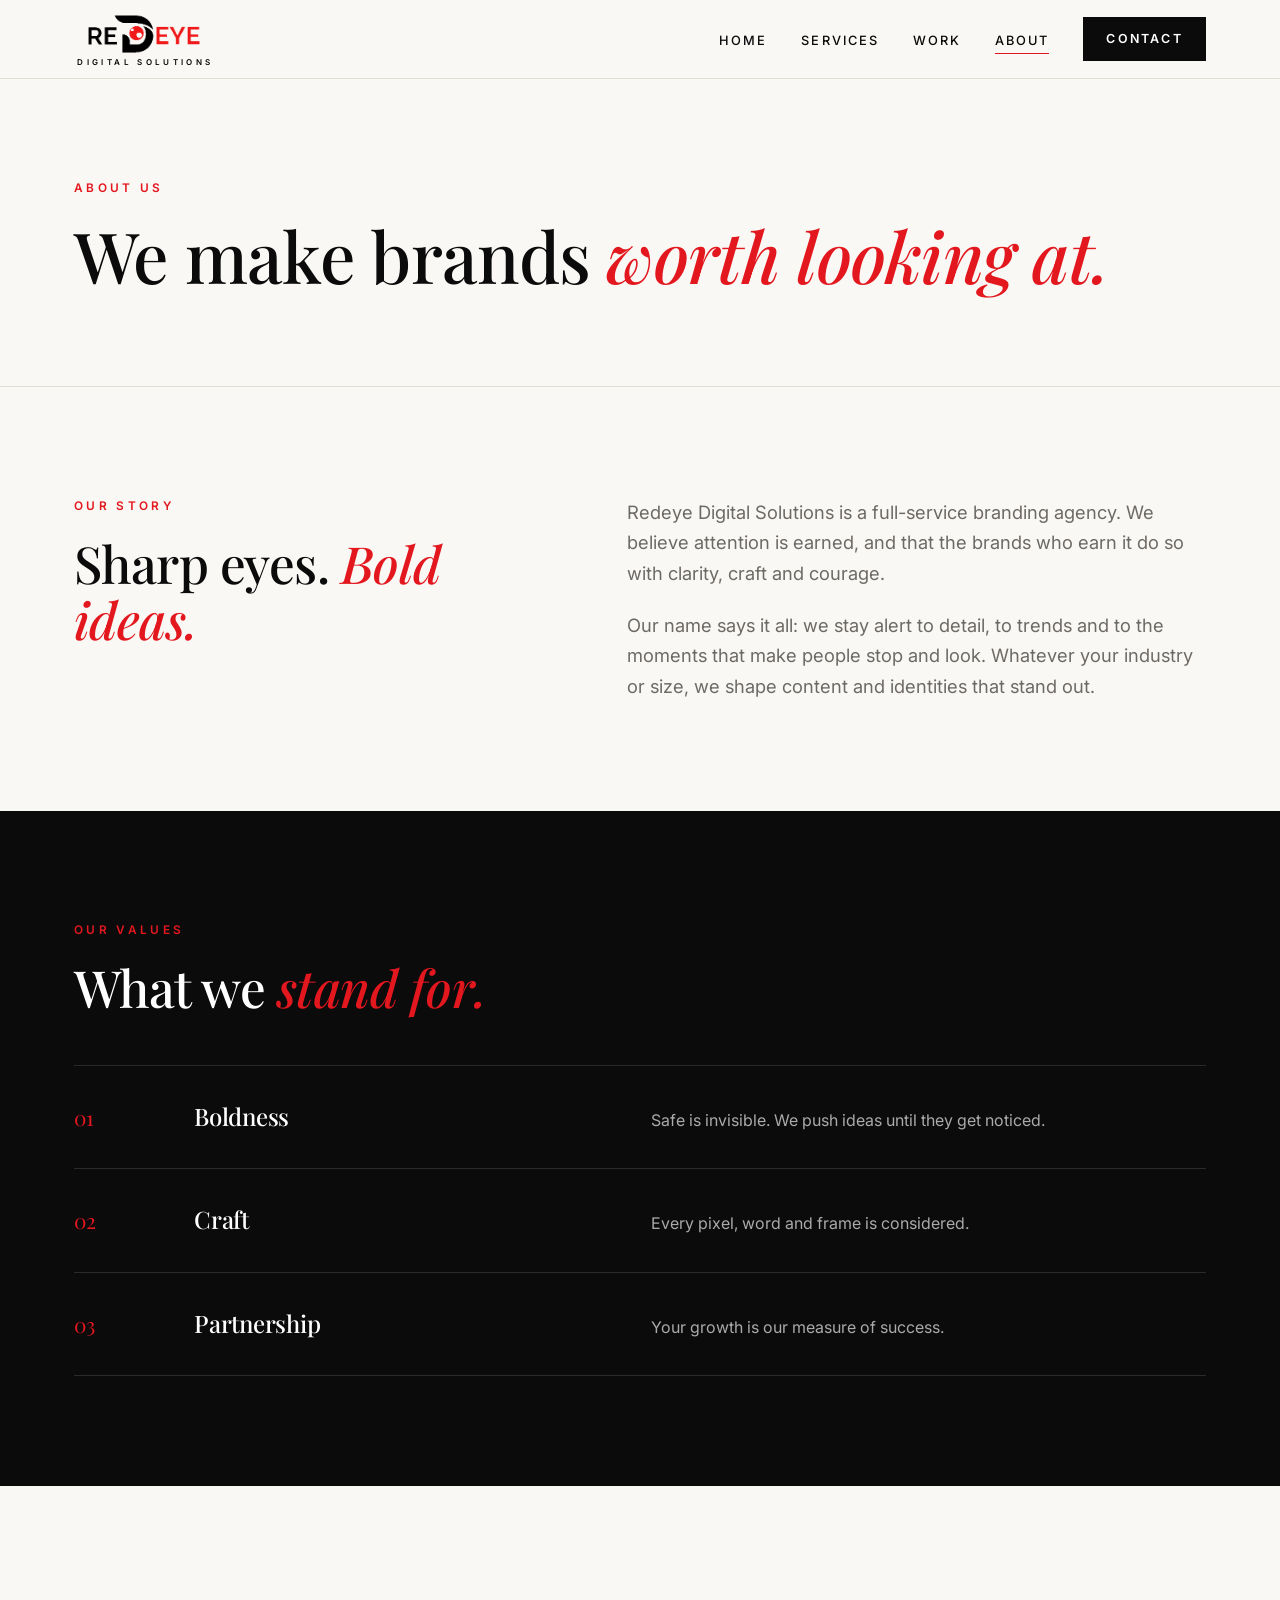
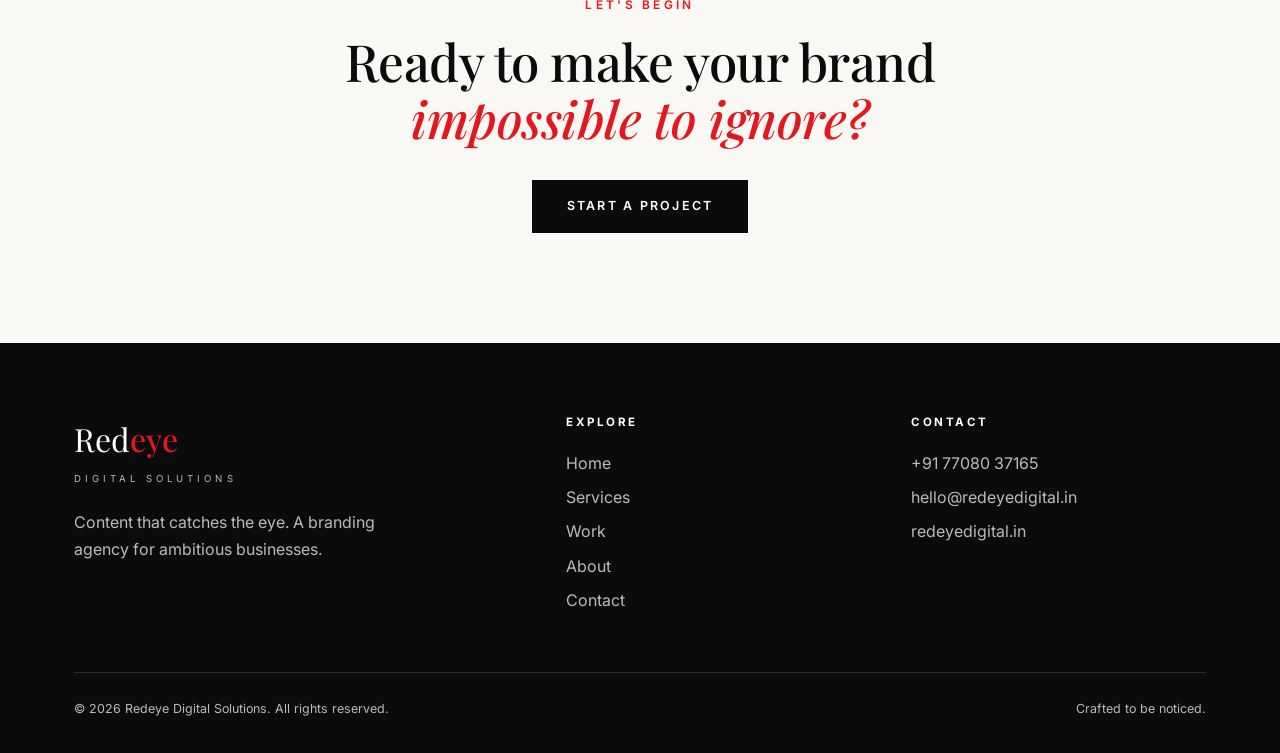
==== about.html @ 08bb8375 "Add Redeye Digital Solutions multi-page website Home, Services, Work, About and Contact pages with s" ====
<!doctype html>
<html lang="en"><head><meta charset="utf-8"><meta name="viewport" content="width=device-width,initial-scale=1">
<title>About | Redeye Digital Solutions</title><meta name="description" content="About Redeye Digital Solutions, a branding agency creating content that catches the eye.">
<link rel="icon" href="assets/logo.png">
<link rel="preconnect" href="https://fonts.googleapis.com"><link rel="preconnect" href="https://fonts.gstatic.com" crossorigin>
<link href="https://fonts.googleapis.com/css2?family=Inter:wght@400;500;600&family=Playfair+Display:ital,wght@0,400;0,500;1,400;1,500&display=swap" rel="stylesheet">
<link rel="stylesheet" href="assets/style.css"></head><body>
<header><div class="wrap nav"><a class="brand" href="index.html" aria-label="Redeye Digital Solutions"><img src="assets/logo.png" alt="Redeye"><small>Digital Solutions</small></a>
<nav><button class="burger" aria-label="Menu">&#9776;</button><ul><li><a href="index.html">Home</a></li><li><a href="services.html">Services</a></li><li><a href="work.html">Work</a></li><li><a href="about.html" class=on>About</a></li><li><a class="btn" href="contact.html">Contact</a></li></ul></nav></div></header>

<section class="page-hero"><div class="wrap"><span class="eyebrow">About us</span><h1>We make brands <em>worth looking at.</em></h1></div></section>
<section><div class="wrap split reveal"><div><span class="eyebrow">Our story</span><h2>Sharp eyes. <em>Bold ideas.</em></h2></div>
<div><p class="lead" style="margin-bottom:22px">Redeye Digital Solutions is a full-service branding agency. We believe attention is earned, and that the brands who earn it do so with clarity, craft and courage.</p>
<p class="lead">Our name says it all: we stay alert to detail, to trends and to the moments that make people stop and look. Whatever your industry or size, we shape content and identities that stand out.</p></div></div></section>
<section class="dark"><div class="wrap"><div class="reveal"><span class="eyebrow">Our values</span><h2>What we <em>stand for.</em></h2></div>
<div class="steps reveal"><div class="step"><i>01</i><h3>Boldness</h3><p>Safe is invisible. We push ideas until they get noticed.</p></div><div class="step"><i>02</i><h3>Craft</h3><p>Every pixel, word and frame is considered.</p></div><div class="step"><i>03</i><h3>Partnership</h3><p>Your growth is our measure of success.</p></div></div></div></section><section class="cta-band"><div class="wrap reveal"><span class="eyebrow">Let's begin</span><h2>Ready to make your brand <em>impossible to ignore?</em></h2><a class="btn" href="contact.html">Start a project</a></div></section>
<footer><div class="wrap"><div class="fgrid"><div><div class="word">Red<b>eye</b><small>Digital Solutions</small></div><p style="margin-top:22px;max-width:320px">Content that catches the eye. A branding agency for ambitious businesses.</p></div>
<div><h4>Explore</h4><ul><li><a href="index.html">Home</a></li><li><a href="services.html">Services</a></li><li><a href="work.html">Work</a></li><li><a href="about.html">About</a></li><li><a href="contact.html">Contact</a></li></ul></div>
<div><h4>Contact</h4><ul><li><a href="tel:+917708037165">+91 77080 37165</a></li><li><a href="mailto:hello@redeyedigital.in">hello@redeyedigital.in</a></li><li><a href="https://redeyedigital.in">redeyedigital.in</a></li></ul></div></div>
<div class="copy"><span>&copy; 2026 Redeye Digital Solutions. All rights reserved.</span><span>Crafted to be noticed.</span></div></div></footer>
<script src="assets/script.js"></script></body></html>
---- assets/style.css ----
:root{--red:#e3171e;--ink:#0b0b0c;--paper:#faf8f5;--stone:#efebe5;--mute:#6d6a66;--line:#e1dcd4;
--serif:'Playfair Display',Georgia,serif;--sans:'Inter',system-ui,sans-serif}
*{box-sizing:border-box;margin:0;padding:0}
html{scroll-behavior:smooth}
body{font-family:var(--sans);color:var(--ink);background:var(--paper);line-height:1.65;-webkit-font-smoothing:antialiased}
img{max-width:100%;display:block}a{color:inherit;text-decoration:none}
.wrap{max-width:1180px;margin:0 auto;padding:0 24px}
h1,h2,h3{font-family:var(--serif);font-weight:500;line-height:1.1;letter-spacing:-.01em}
h1{font-size:clamp(2.6rem,6.5vw,5.2rem)}h2{font-size:clamp(2rem,4vw,3.2rem)}h3{font-size:1.5rem}
em{color:var(--red);font-style:italic}
.eyebrow{font-size:.74rem;letter-spacing:.28em;text-transform:uppercase;color:var(--red);font-weight:600;display:block;margin-bottom:18px}
p.lead{font-size:1.15rem;color:var(--mute);max-width:620px}
section{padding:110px 0}
/* nav */
header{position:sticky;top:0;z-index:50;background:rgba(250,248,245,.9);backdrop-filter:blur(14px);border-bottom:1px solid var(--line)}
.nav{display:flex;align-items:center;justify-content:space-between;height:78px}
.brand{display:flex;flex-direction:column;align-items:center;line-height:1}
.brand img{height:42px;width:auto}
.brand small{font-size:.5rem;letter-spacing:.42em;text-transform:uppercase;color:var(--ink);margin-top:3px;font-weight:600;padding-left:.42em}
nav ul{display:flex;gap:34px;list-style:none;align-items:center}
nav a{font-size:.8rem;letter-spacing:.16em;text-transform:uppercase;font-weight:500;position:relative;padding:6px 0}
nav a:not(.btn)::after{content:"";position:absolute;left:0;bottom:0;height:1px;width:0;background:var(--red);transition:width .3s}
nav a:not(.btn):hover::after,nav a.on::after{width:100%}
.btn{display:inline-block;padding:15px 34px;background:var(--ink);color:#fff;font-size:.78rem;letter-spacing:.18em;text-transform:uppercase;font-weight:600;border:1px solid var(--ink);transition:.3s;cursor:pointer;font-family:var(--sans)}
.btn:hover{background:var(--red);border-color:var(--red)}
.btn.ghost{background:transparent;color:var(--ink)}.btn.ghost:hover{color:#fff}
nav .btn{padding:11px 22px}
.burger{display:none;background:none;border:0;font-size:1.6rem;cursor:pointer}
/* hero */
.hero{padding:120px 0 100px;position:relative;overflow:hidden}
.hero::before{content:"";position:absolute;right:-180px;top:-120px;width:620px;height:620px;border-radius:50%;background:radial-gradient(circle,rgba(227,23,30,.14),transparent 68%)}
.hero .wrap{position:relative}
.hero h1{max-width:900px;margin-bottom:28px}
.hero .cta{display:flex;gap:16px;margin-top:40px;flex-wrap:wrap}
.page-hero{padding:100px 0 70px;border-bottom:1px solid var(--line)}
.page-hero h1{font-size:clamp(2.4rem,5.5vw,4.4rem);margin-bottom:22px}
/* marquee */
.marquee{background:var(--ink);color:#fff;overflow:hidden;padding:22px 0;white-space:nowrap}
.marquee div{display:inline-block;animation:slide 32s linear infinite;font-family:var(--serif);font-size:1.6rem;font-style:italic}
.marquee span{margin:0 28px;color:var(--red)}
@keyframes slide{to{transform:translateX(-50%)}}
/* grids */
.split{display:grid;grid-template-columns:1fr 1.2fr;gap:70px;align-items:start}
.cards{display:grid;grid-template-columns:repeat(3,1fr);gap:1px;background:var(--line);border:1px solid var(--line);margin-top:56px}
.card{background:var(--paper);padding:44px 34px;transition:.35s}
.card:hover{background:var(--ink);color:#fff}.card:hover p{color:#bbb}
.card .n{font-family:var(--serif);color:var(--red);font-size:1rem;display:block;margin-bottom:34px}
.card h3{margin-bottom:14px}.card p{color:var(--mute);font-size:.95rem;transition:.35s}
.stats{display:grid;grid-template-columns:repeat(4,1fr);gap:30px;margin-top:60px;border-top:1px solid var(--line);padding-top:50px}
.stats b{font-family:var(--serif);font-size:3rem;font-weight:500;display:block;color:var(--red)}
.stats span{font-size:.8rem;letter-spacing:.14em;text-transform:uppercase;color:var(--mute)}
.dark{background:var(--ink);color:#fff}.dark p.lead{color:#aaa}
/* work */
.work{display:grid;grid-template-columns:repeat(2,1fr);gap:34px;margin-top:56px}
.proj{position:relative;aspect-ratio:4/3;overflow:hidden;display:flex;align-items:flex-end;padding:30px;color:#fff}
.proj::before{content:"";position:absolute;inset:0;transition:transform .7s}
.proj:hover::before{transform:scale(1.07)}
.proj:nth-child(1)::before{background:linear-gradient(135deg,#0b0b0c,#5c0a0e 70%,#e3171e)}
.proj:nth-child(2)::before{background:linear-gradient(135deg,#e3171e,#7a0b10)}
.proj:nth-child(3)::before{background:linear-gradient(135deg,#2a2a2d,#0b0b0c)}
.proj:nth-child(4)::before{background:linear-gradient(135deg,#8c0f15,#0b0b0c)}
.proj div{position:relative}.proj small{letter-spacing:.22em;text-transform:uppercase;font-size:.7rem;opacity:.75}
.proj h3{margin-top:6px}
/* process */
.steps{margin-top:50px;border-top:1px solid #2a2a2d}
.step{display:grid;grid-template-columns:90px 1fr 1.3fr;gap:30px;padding:34px 0;border-bottom:1px solid #2a2a2d;align-items:baseline}
.step i{font-family:var(--serif);color:var(--red);font-style:normal;font-size:1.3rem}.step p{color:#aaa}
/* list */
.svc{display:grid;grid-template-columns:90px 1fr 1.4fr;gap:30px;padding:46px 0;border-bottom:1px solid var(--line);align-items:start}
.svc i{font-family:var(--serif);color:var(--red);font-style:normal}
.svc p{color:var(--mute)}.svc ul{margin-top:14px;list-style:none;display:flex;flex-wrap:wrap;gap:8px}
.svc li{font-size:.75rem;letter-spacing:.08em;border:1px solid var(--line);padding:5px 12px}
/* contact */
form{display:grid;gap:22px}
label{font-size:.72rem;letter-spacing:.2em;text-transform:uppercase;font-weight:600}
input,select,textarea{width:100%;margin-top:8px;padding:14px 0;border:0;border-bottom:1px solid var(--ink);background:transparent;font:inherit;border-radius:0}
input:focus,select:focus,textarea:focus{outline:0;border-color:var(--red)}
.info a{font-family:var(--serif);font-size:1.8rem;display:block;margin:6px 0 30px;transition:color .3s}.info a:hover{color:var(--red)}
.info span{font-size:.72rem;letter-spacing:.2em;text-transform:uppercase;color:var(--mute)}
.cta-band{text-align:center}.cta-band h2{max-width:760px;margin:0 auto 34px}
/* footer */
footer{background:var(--ink);color:#bbb;padding:70px 0 34px}
.fgrid{display:grid;grid-template-columns:1.5fr 1fr 1fr;gap:50px;padding-bottom:50px;border-bottom:1px solid #2a2a2d}
footer .word{font-family:var(--serif);font-size:2rem;color:#fff}footer .word b{color:var(--red);font-weight:500}
footer .word small{display:block;font-family:var(--sans);font-size:.6rem;letter-spacing:.42em;text-transform:uppercase;margin-top:6px;color:#bbb}
footer h4{color:#fff;font-size:.72rem;letter-spacing:.22em;text-transform:uppercase;margin-bottom:18px}
footer li{list-style:none;margin-bottom:8px}footer a:hover{color:var(--red)}
.copy{padding-top:26px;font-size:.78rem;display:flex;justify-content:space-between;flex-wrap:wrap;gap:10px}
.reveal{opacity:0;transform:translateY(28px);transition:.9s cubic-bezier(.2,.7,.2,1)}.reveal.in{opacity:1;transform:none}
@media(max-width:860px){
section{padding:76px 0}.split,.work,.fgrid{grid-template-columns:1fr}.cards{grid-template-columns:1fr}.stats{grid-template-columns:1fr 1fr}
.step,.svc{grid-template-columns:50px 1fr;gap:14px}.step p,.svc div:last-child{grid-column:2}
.burger{display:block}nav ul{display:none;position:absolute;top:78px;left:0;right:0;background:var(--paper);flex-direction:column;padding:26px;gap:20px;border-bottom:1px solid var(--line)}
nav ul.open{display:flex}}
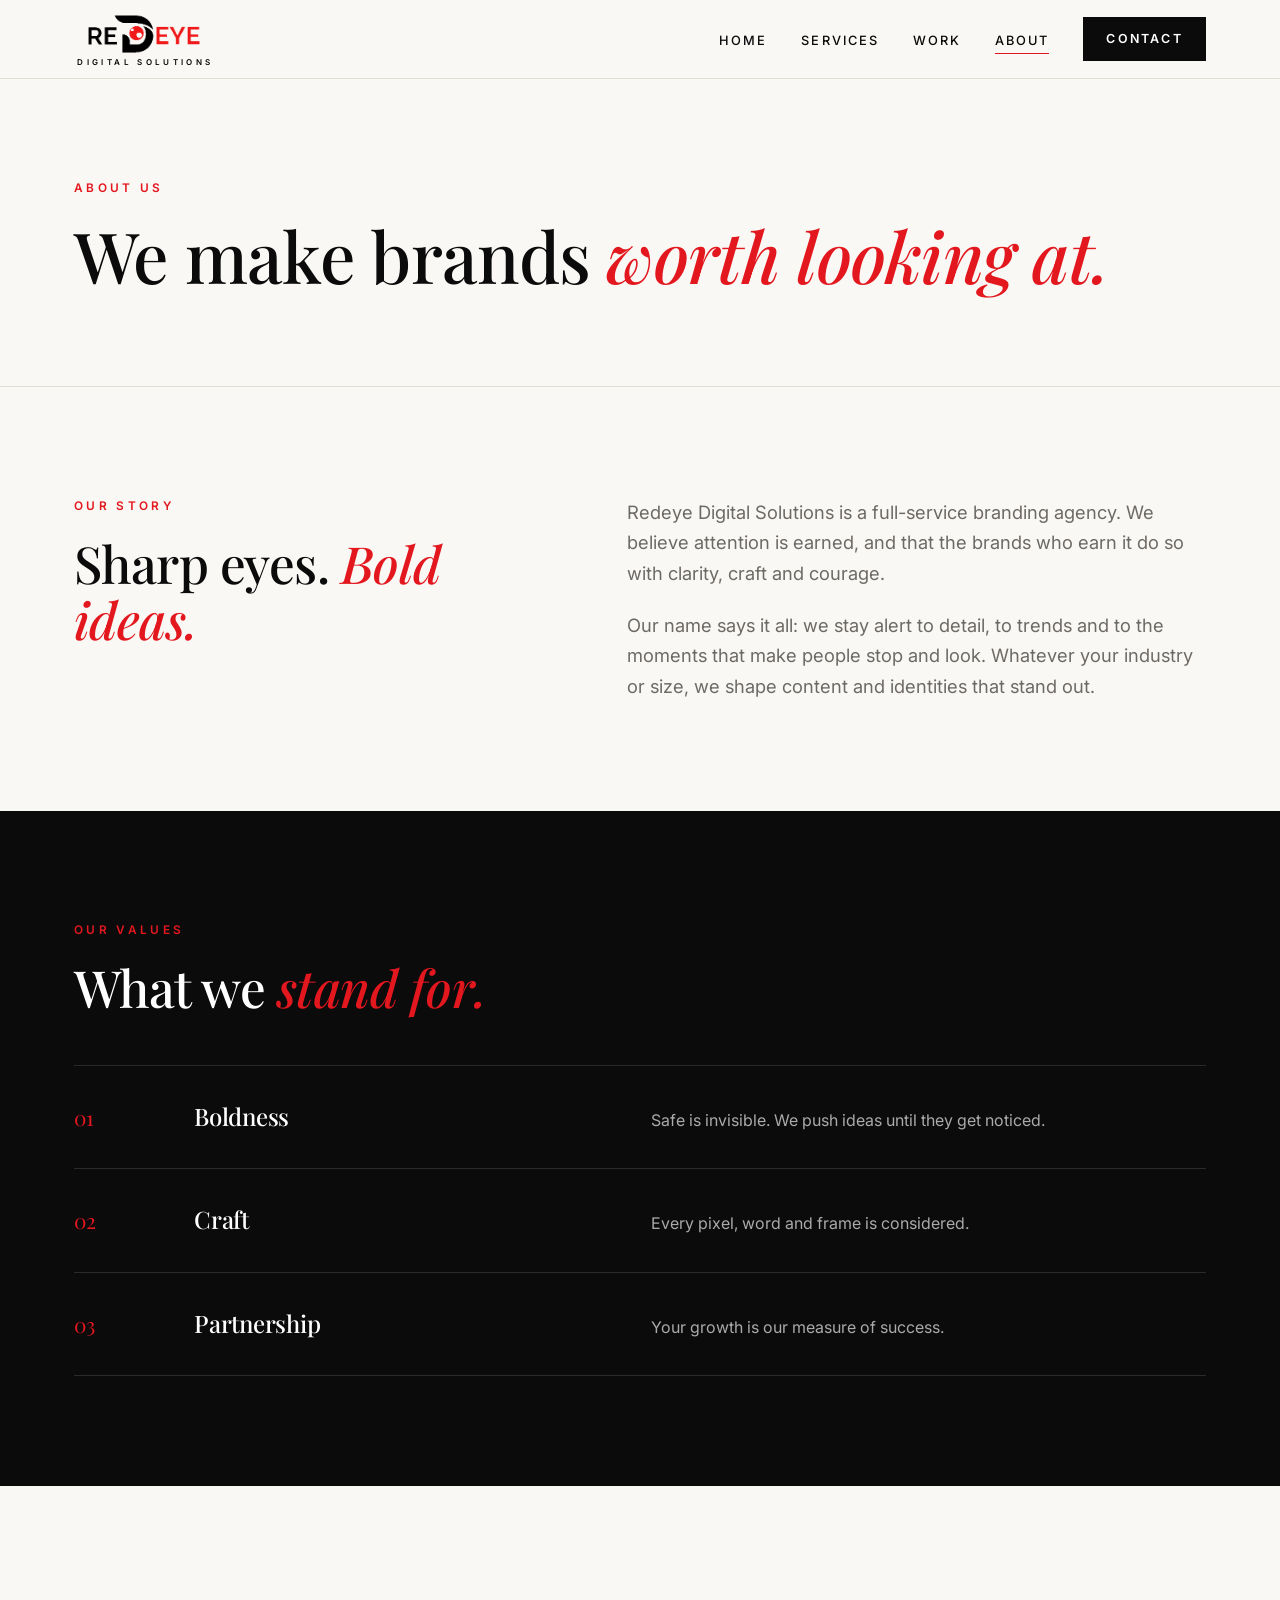
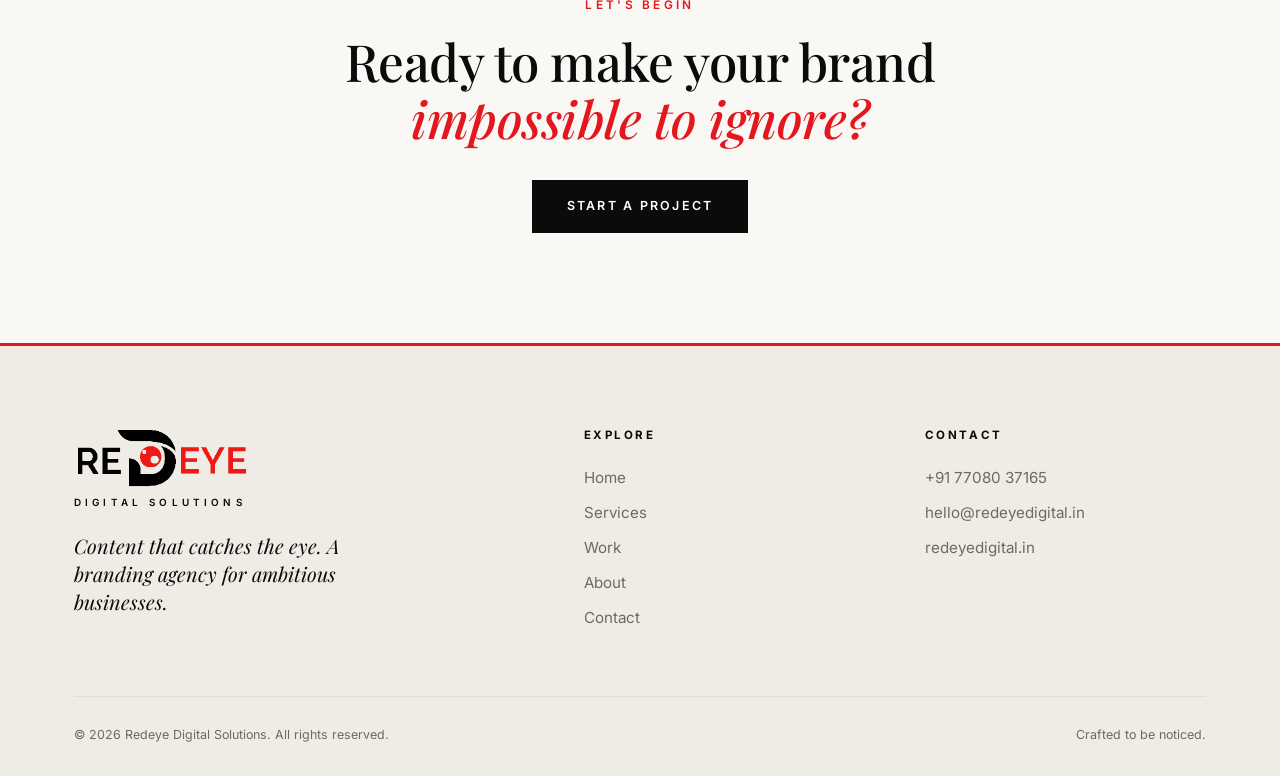
==== commit 9d1b0c49: "Redesign footer: light theme with real logo Co-Authored-By: Claude Sonnet 5.5 <noreply@anthropic.com" ====
--- a/about.html
+++ b/about.html
@@ -14,7 +14,7 @@
 <p class="lead">Our name says it all: we stay alert to detail, to trends and to the moments that make people stop and look. Whatever your industry or size, we shape content and identities that stand out.</p></div></div></section>
 <section class="dark"><div class="wrap"><div class="reveal"><span class="eyebrow">Our values</span><h2>What we <em>stand for.</em></h2></div>
 <div class="steps reveal"><div class="step"><i>01</i><h3>Boldness</h3><p>Safe is invisible. We push ideas until they get noticed.</p></div><div class="step"><i>02</i><h3>Craft</h3><p>Every pixel, word and frame is considered.</p></div><div class="step"><i>03</i><h3>Partnership</h3><p>Your growth is our measure of success.</p></div></div></div></section><section class="cta-band"><div class="wrap reveal"><span class="eyebrow">Let's begin</span><h2>Ready to make your brand <em>impossible to ignore?</em></h2><a class="btn" href="contact.html">Start a project</a></div></section>
-<footer><div class="wrap"><div class="fgrid"><div><div class="word">Red<b>eye</b><small>Digital Solutions</small></div><p style="margin-top:22px;max-width:320px">Content that catches the eye. A branding agency for ambitious businesses.</p></div>
+<footer><div class="wrap"><div class="fgrid"><div><a class="brand flogo" href="index.html" aria-label="Redeye Digital Solutions"><img src="assets/logo.png" alt="Redeye"><small>Digital Solutions</small></a><p class="ftag">Content that catches the eye. A branding agency for ambitious businesses.</p></div>
 <div><h4>Explore</h4><ul><li><a href="index.html">Home</a></li><li><a href="services.html">Services</a></li><li><a href="work.html">Work</a></li><li><a href="about.html">About</a></li><li><a href="contact.html">Contact</a></li></ul></div>
 <div><h4>Contact</h4><ul><li><a href="tel:+917708037165">+91 77080 37165</a></li><li><a href="mailto:hello@redeyedigital.in">hello@redeyedigital.in</a></li><li><a href="https://redeyedigital.in">redeyedigital.in</a></li></ul></div></div>
 <div class="copy"><span>&copy; 2026 Redeye Digital Solutions. All rights reserved.</span><span>Crafted to be noticed.</span></div></div></footer>
--- a/assets/style.css
+++ b/assets/style.css
@@ -79,13 +79,13 @@
 .info span{font-size:.72rem;letter-spacing:.2em;text-transform:uppercase;color:var(--mute)}
 .cta-band{text-align:center}.cta-band h2{max-width:760px;margin:0 auto 34px}
 /* footer */
-footer{background:var(--ink);color:#bbb;padding:70px 0 34px}
-.fgrid{display:grid;grid-template-columns:1.5fr 1fr 1fr;gap:50px;padding-bottom:50px;border-bottom:1px solid #2a2a2d}
-footer .word{font-family:var(--serif);font-size:2rem;color:#fff}footer .word b{color:var(--red);font-weight:500}
-footer .word small{display:block;font-family:var(--sans);font-size:.6rem;letter-spacing:.42em;text-transform:uppercase;margin-top:6px;color:#bbb}
-footer h4{color:#fff;font-size:.72rem;letter-spacing:.22em;text-transform:uppercase;margin-bottom:18px}
-footer li{list-style:none;margin-bottom:8px}footer a:hover{color:var(--red)}
-.copy{padding-top:26px;font-size:.78rem;display:flex;justify-content:space-between;flex-wrap:wrap;gap:10px}
+footer{background:var(--stone);color:var(--mute);padding:80px 0 30px;border-top:3px solid var(--red)}
+.fgrid{display:grid;grid-template-columns:1.6fr 1fr 1fr;gap:60px;padding-bottom:56px;border-bottom:1px solid var(--line)}
+.flogo{align-items:flex-start}.flogo img{height:64px}.flogo small{font-size:.62rem;padding-left:0;margin-top:8px}
+.ftag{margin-top:24px;max-width:340px;font-family:var(--serif);font-size:1.25rem;font-style:italic;color:var(--ink);line-height:1.4}
+footer h4{color:var(--ink);font-size:.72rem;letter-spacing:.22em;text-transform:uppercase;margin-bottom:20px}
+footer li{list-style:none;margin-bottom:10px;font-size:.95rem}footer a{transition:color .3s}footer a:hover{color:var(--red)}
+.copy{padding-top:28px;font-size:.78rem;display:flex;justify-content:space-between;flex-wrap:wrap;gap:10px}
 .reveal{opacity:0;transform:translateY(28px);transition:.9s cubic-bezier(.2,.7,.2,1)}.reveal.in{opacity:1;transform:none}
 @media(max-width:860px){
 section{padding:76px 0}.split,.work,.fgrid{grid-template-columns:1fr}.cards{grid-template-columns:1fr}.stats{grid-template-columns:1fr 1fr}
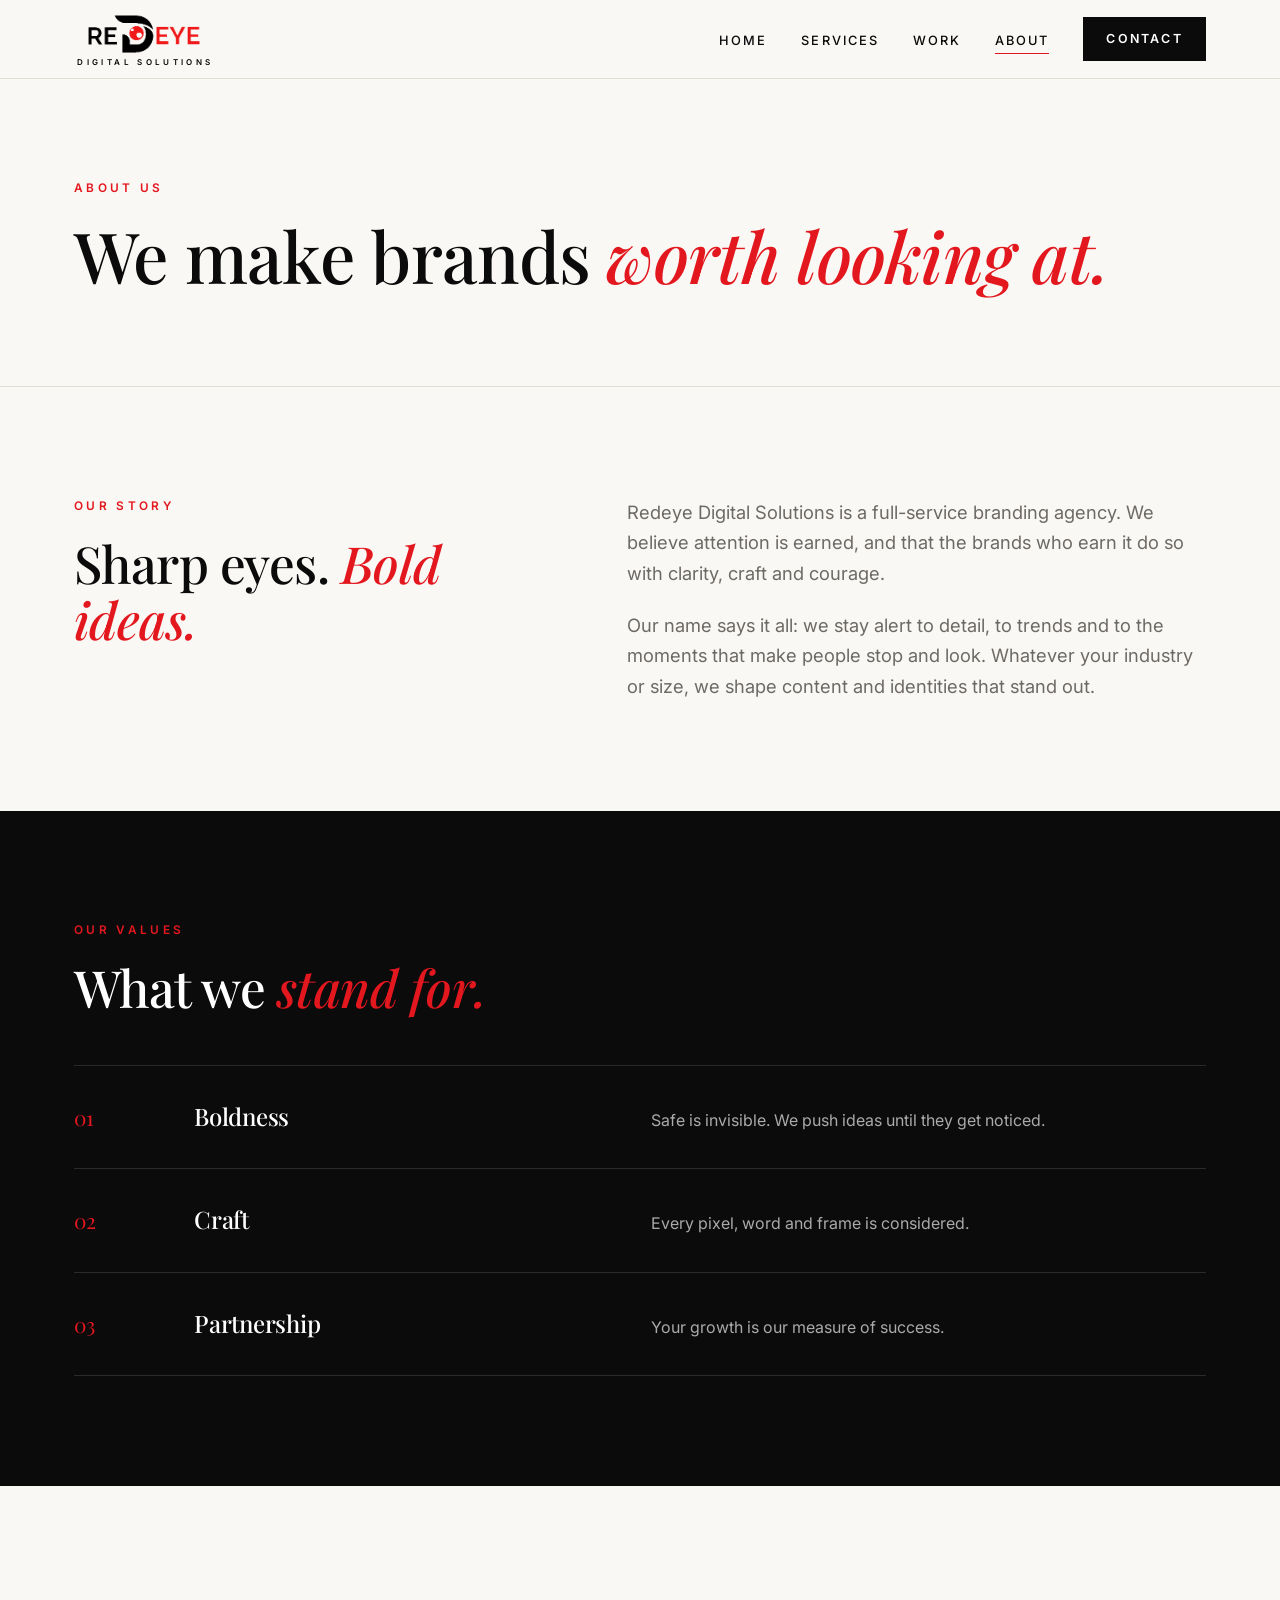
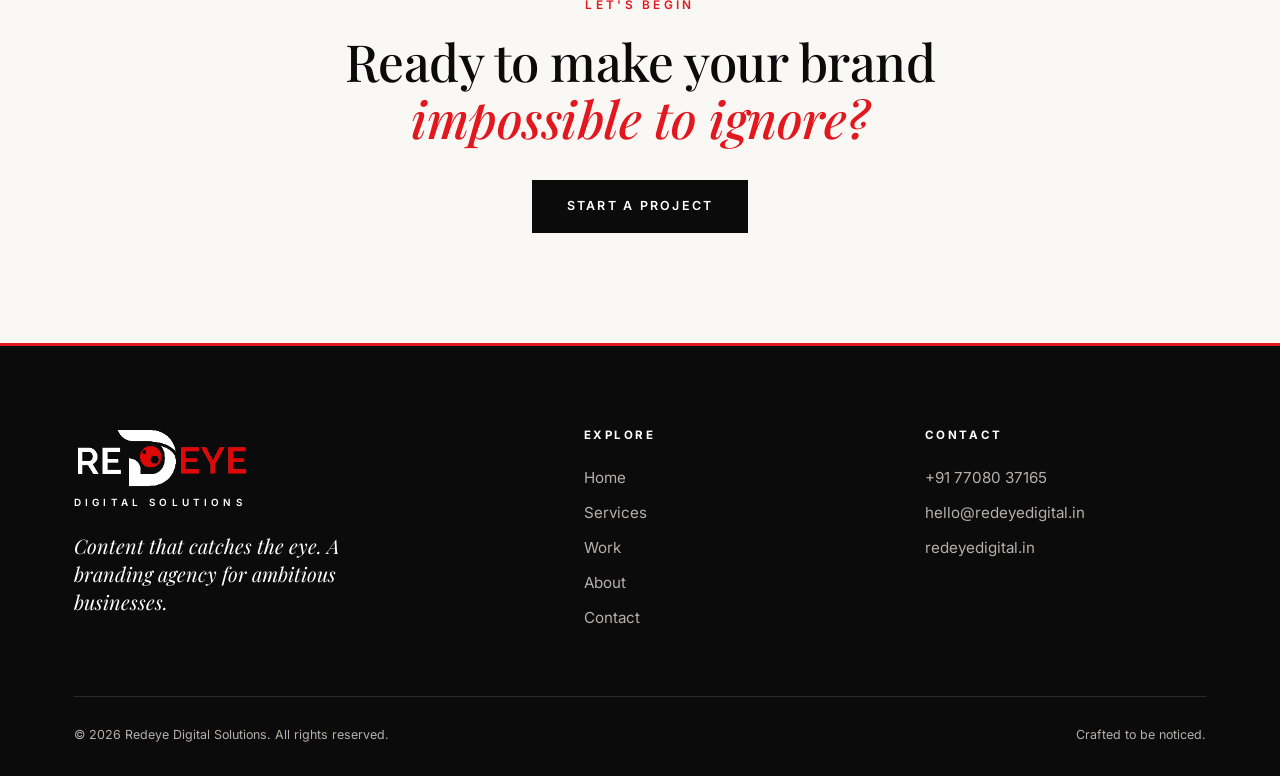
==== commit 85ca1bd9: "Dark footer with inverted (white) logo for visibility Co-Authored-By: Claude Sonnet 5.5 <noreply@ant" ====
--- a/about.html
+++ b/about.html
@@ -14,7 +14,7 @@
 <p class="lead">Our name says it all: we stay alert to detail, to trends and to the moments that make people stop and look. Whatever your industry or size, we shape content and identities that stand out.</p></div></div></section>
 <section class="dark"><div class="wrap"><div class="reveal"><span class="eyebrow">Our values</span><h2>What we <em>stand for.</em></h2></div>
 <div class="steps reveal"><div class="step"><i>01</i><h3>Boldness</h3><p>Safe is invisible. We push ideas until they get noticed.</p></div><div class="step"><i>02</i><h3>Craft</h3><p>Every pixel, word and frame is considered.</p></div><div class="step"><i>03</i><h3>Partnership</h3><p>Your growth is our measure of success.</p></div></div></div></section><section class="cta-band"><div class="wrap reveal"><span class="eyebrow">Let's begin</span><h2>Ready to make your brand <em>impossible to ignore?</em></h2><a class="btn" href="contact.html">Start a project</a></div></section>
-<footer><div class="wrap"><div class="fgrid"><div><a class="brand flogo" href="index.html" aria-label="Redeye Digital Solutions"><img src="assets/logo.png" alt="Redeye"><small>Digital Solutions</small></a><p class="ftag">Content that catches the eye. A branding agency for ambitious businesses.</p></div>
+<footer><div class="wrap"><div class="fgrid"><div><a class="brand flogo" href="index.html" aria-label="Redeye Digital Solutions"><img src="assets/logo-light.png" alt="Redeye"><small>Digital Solutions</small></a><p class="ftag">Content that catches the eye. A branding agency for ambitious businesses.</p></div>
 <div><h4>Explore</h4><ul><li><a href="index.html">Home</a></li><li><a href="services.html">Services</a></li><li><a href="work.html">Work</a></li><li><a href="about.html">About</a></li><li><a href="contact.html">Contact</a></li></ul></div>
 <div><h4>Contact</h4><ul><li><a href="tel:+917708037165">+91 77080 37165</a></li><li><a href="mailto:hello@redeyedigital.in">hello@redeyedigital.in</a></li><li><a href="https://redeyedigital.in">redeyedigital.in</a></li></ul></div></div>
 <div class="copy"><span>&copy; 2026 Redeye Digital Solutions. All rights reserved.</span><span>Crafted to be noticed.</span></div></div></footer>
--- a/assets/style.css
+++ b/assets/style.css
@@ -79,11 +79,11 @@
 .info span{font-size:.72rem;letter-spacing:.2em;text-transform:uppercase;color:var(--mute)}
 .cta-band{text-align:center}.cta-band h2{max-width:760px;margin:0 auto 34px}
 /* footer */
-footer{background:var(--stone);color:var(--mute);padding:80px 0 30px;border-top:3px solid var(--red)}
-.fgrid{display:grid;grid-template-columns:1.6fr 1fr 1fr;gap:60px;padding-bottom:56px;border-bottom:1px solid var(--line)}
-.flogo{align-items:flex-start}.flogo img{height:64px}.flogo small{font-size:.62rem;padding-left:0;margin-top:8px}
-.ftag{margin-top:24px;max-width:340px;font-family:var(--serif);font-size:1.25rem;font-style:italic;color:var(--ink);line-height:1.4}
-footer h4{color:var(--ink);font-size:.72rem;letter-spacing:.22em;text-transform:uppercase;margin-bottom:20px}
+footer{background:var(--ink);color:#b4b0aa;padding:80px 0 30px;border-top:3px solid var(--red)}
+.fgrid{display:grid;grid-template-columns:1.6fr 1fr 1fr;gap:60px;padding-bottom:56px;border-bottom:1px solid #2a2a2d}
+.flogo{align-items:flex-start}.flogo img{height:64px}.flogo small{font-size:.62rem;padding-left:0;margin-top:8px;color:#fff}
+.ftag{margin-top:24px;max-width:340px;font-family:var(--serif);font-size:1.25rem;font-style:italic;color:#fff;line-height:1.4}
+footer h4{color:#fff;font-size:.72rem;letter-spacing:.22em;text-transform:uppercase;margin-bottom:20px}
 footer li{list-style:none;margin-bottom:10px;font-size:.95rem}footer a{transition:color .3s}footer a:hover{color:var(--red)}
 .copy{padding-top:28px;font-size:.78rem;display:flex;justify-content:space-between;flex-wrap:wrap;gap:10px}
 .reveal{opacity:0;transform:translateY(28px);transition:.9s cubic-bezier(.2,.7,.2,1)}.reveal.in{opacity:1;transform:none}
